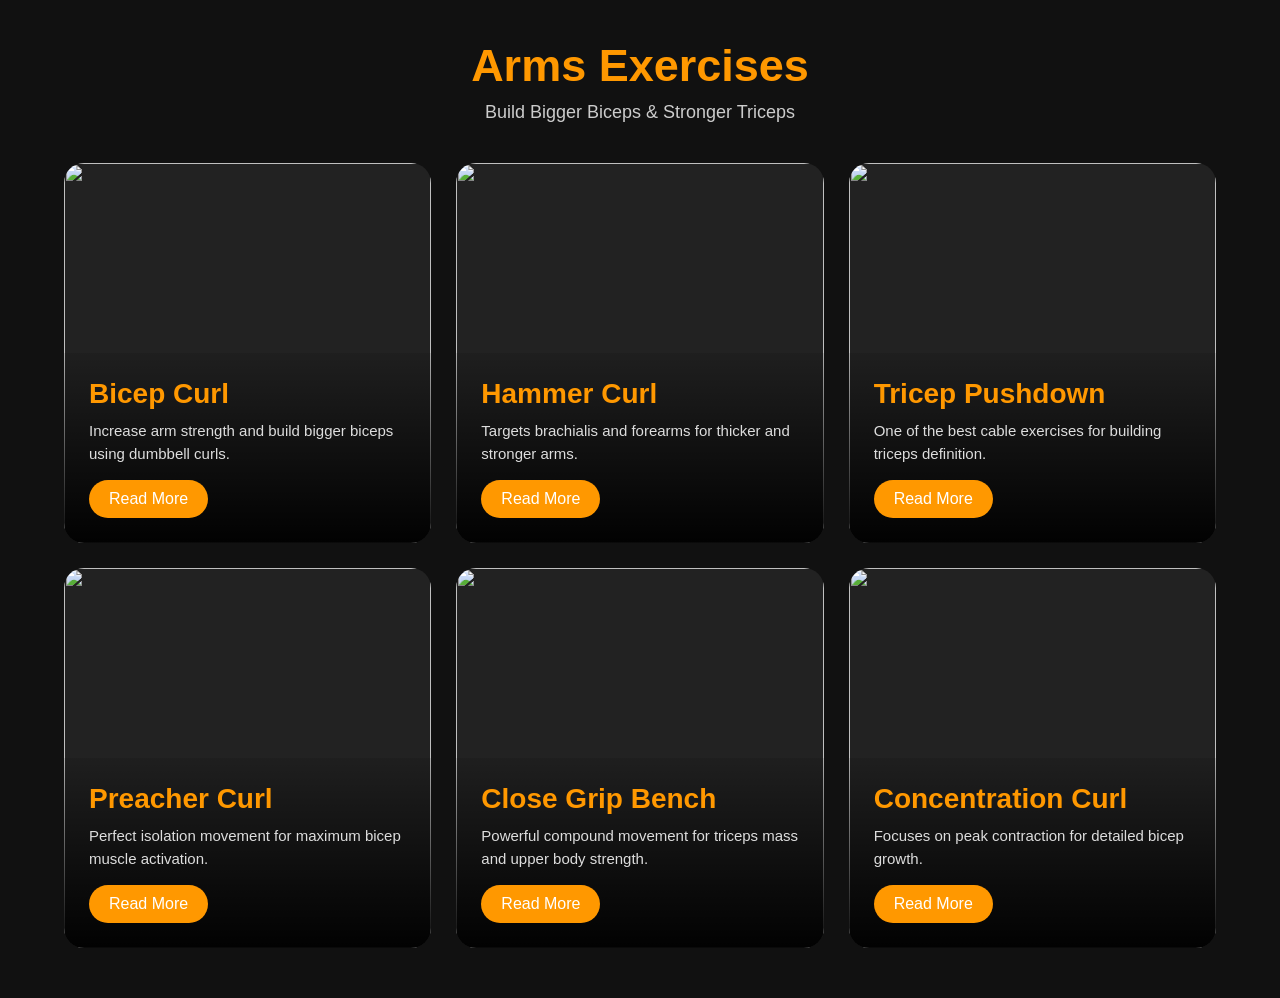
==== arms-exercises.html @ 7cb572e9 "Add files via upload" ====
<!DOCTYPE html>
<html lang="en">

<head>
    <meta charset="UTF-8">
    <meta name="viewport" content="width=device-width, initial-scale=1.0">
    <title>Arms Exercises</title>

    <style>
        * {
            margin: 0;
            padding: 0;
            box-sizing: border-box;
            font-family: Arial, sans-serif;
        }
        
        body {
            background: #111;
            color: white;
        }
        /* Heading */
        
        .heading {
            text-align: center;
            padding: 40px 20px;
        }
        
        .heading h1 {
            font-size: 45px;
            color: #ff9800;
            margin-bottom: 10px;
        }
        
        .heading p {
            color: #ccc;
            font-size: 18px;
        }
        /* Container */
        
        .exercise-container {
            width: 90%;
            margin: auto;
            display: grid;
            grid-template-columns: repeat(auto-fit, minmax(280px, 1fr));
            gap: 25px;
            padding-bottom: 50px;
        }
        /* Card */
        
        .exercise-card {
            position: relative;
            height: 380px;
            border-radius: 20px;
            overflow: hidden;
            cursor: pointer;
            transition: 0.4s;
            background: #222;
        }
        
        .exercise-card:hover {
            transform: translateY(-10px) scale(1.03);
            box-shadow: 0 15px 30px rgba(255, 152, 0, 0.4);
        }
        /* Image */
        
        .exercise-card img {
            width: 100%;
            height: 100%;
            object-fit: cover;
            transition: 0.5s;
        }
        
        .exercise-card:hover img {
            transform: scale(1.1);
        }
        /* Overlay */
        
        .overlay {
            position: absolute;
            bottom: 0;
            left: 0;
            width: 100%;
            padding: 25px;
            background: linear-gradient(to top, rgba(0, 0, 0, 0.95), rgba(0, 0, 0, 0.1));
        }
        
        .overlay h2 {
            color: #ff9800;
            margin-bottom: 10px;
            font-size: 28px;
        }
        
        .overlay p {
            font-size: 15px;
            color: #ddd;
            line-height: 1.5;
        }
        /* Button */
        
        .btn {
            display: inline-block;
            margin-top: 15px;
            padding: 10px 20px;
            background: #ff9800;
            color: white;
            text-decoration: none;
            border-radius: 30px;
            transition: 0.3s;
        }
        
        .btn:hover {
            background: white;
            color: #111;
        }
    </style>
</head>

<body>

    <div class="heading">
        <h1>Arms Exercises</h1>
        <p>Build Bigger Biceps & Stronger Triceps</p>
    </div>

    <div class="exercise-container">

        <!-- Card 1 -->
        <div class="exercise-card">
            <img src="https://images.unsplash.com/photo-1581009146145-b5ef050c2e1e?q=80&w=1200&auto=format&fit=crop" alt="">

            <div class="overlay">
                <h2>Bicep Curl</h2>
                <p>Increase arm strength and build bigger biceps using dumbbell curls.</p>
                <a href="#" class="btn">Read More</a>
            </div>
        </div>

        <!-- Card 2 -->
        <div class="exercise-card">
            <img src="https://images.unsplash.com/photo-1517836357463-d25dfeac3438?q=80&w=1200&auto=format&fit=crop" alt="">

            <div class="overlay">
                <h2>Hammer Curl</h2>
                <p>Targets brachialis and forearms for thicker and stronger arms.</p>
                <a href="#" class="btn">Read More</a>
            </div>
        </div>

        <!-- Card 3 -->
        <div class="exercise-card">
            <img src="https://images.unsplash.com/photo-1534438327276-14e5300c3a48?q=80&w=1200&auto=format&fit=crop" alt="">

            <div class="overlay">
                <h2>Tricep Pushdown</h2>
                <p>One of the best cable exercises for building triceps definition.</p>
                <a href="#" class="btn">Read More</a>
            </div>
        </div>

        <!-- Card 4 -->
        <div class="exercise-card">
            <img src="https://images.unsplash.com/photo-1571019613454-1cb2f99b2d8b?q=80&w=1200&auto=format&fit=crop" alt="">

            <div class="overlay">
                <h2>Preacher Curl</h2>
                <p>Perfect isolation movement for maximum bicep muscle activation.</p>
                <a href="#" class="btn">Read More</a>
            </div>
        </div>

        <!-- Card 5 -->
        <div class="exercise-card">
            <img src="https://images.unsplash.com/photo-1599058917212-d750089bc07f?q=80&w=1200&auto=format&fit=crop" alt="">

            <div class="overlay">
                <h2>Close Grip Bench</h2>
                <p>Powerful compound movement for triceps mass and upper body strength.</p>
                <a href="#" class="btn">Read More</a>
            </div>
        </div>

        <!-- Card 6 -->
        <div class="exercise-card">
            <img src="https://images.unsplash.com/photo-1605296867304-46d5465a13f1?q=80&w=1200&auto=format&fit=crop" alt="">

            <div class="overlay">
                <h2>Concentration Curl</h2>
                <p>Focuses on peak contraction for detailed bicep growth.</p>
                <a href="#" class="btn">Read More</a>
            </div>
        </div>

    </div>

</body>

</html>
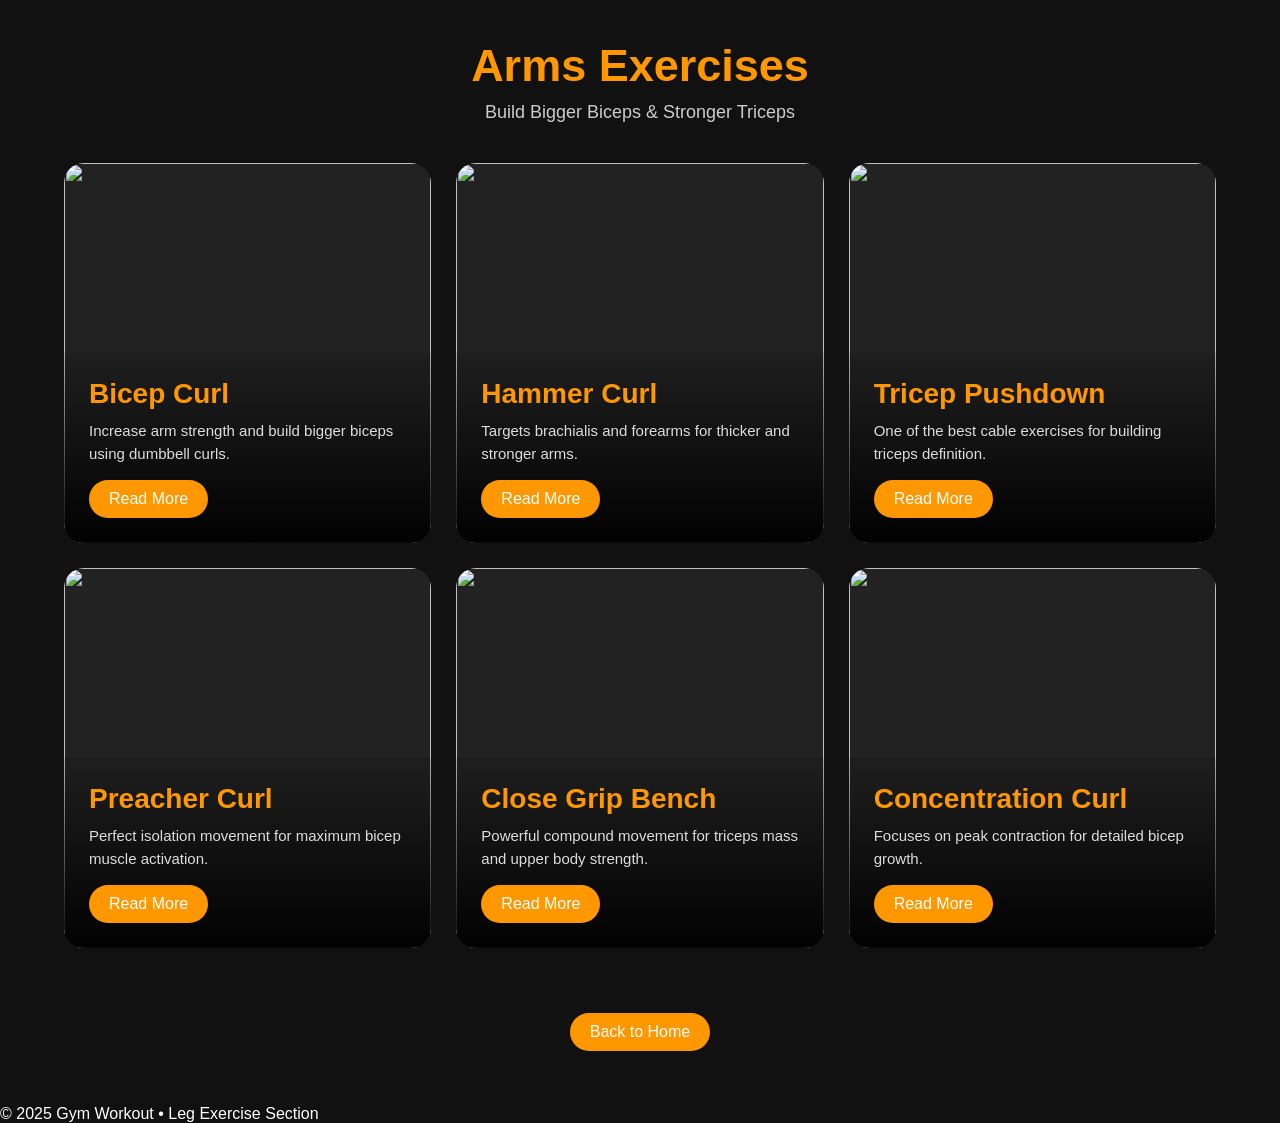
==== commit 39e09844: "Update arms-exercises.html" ====
--- a/arms-exercises.html
+++ b/arms-exercises.html
@@ -191,7 +191,15 @@
         </div>
 
     </div>
-
+<center>
+        <a href="index.html" class="btn">Back to Home</a> <br><br><br><br>
+    </center>
+
+    <!-- FOOTER -->
+
+    <div class="footer">
+        © 2025 Gym Workout • Leg Exercise Section
+    </div>
 </body>
 
-</html>+</html>
